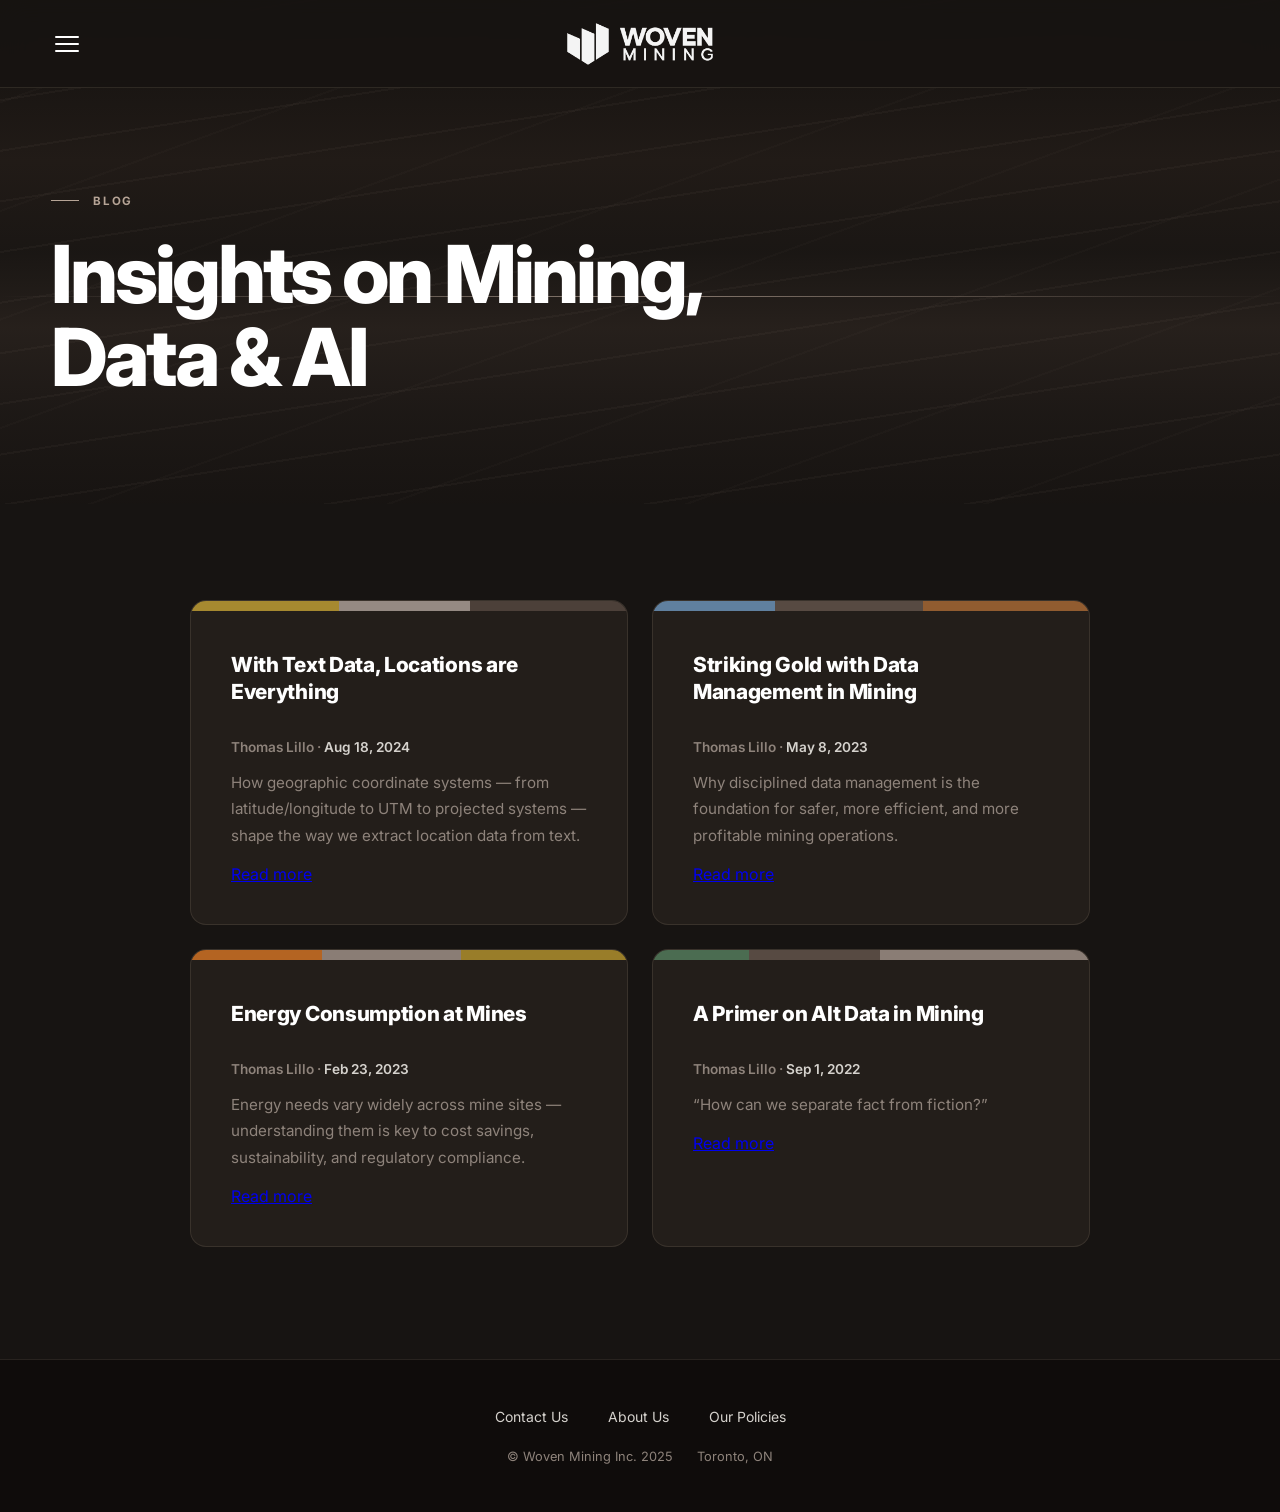
==== blog/index.html @ 20ad26e3 "add blog" ====
<!DOCTYPE html>
<html lang="en">
<head>
  <meta charset="UTF-8" />
  <meta name="viewport" content="width=device-width, initial-scale=1.0" />
  <meta name="description" content="Insights on mining, data, and AI from Woven Mining — coordinate systems, data management, energy consumption, and alternative data in the mining industry." />

  <!-- Open Graph -->
  <meta property="og:type"        content="website" />
  <meta property="og:title"       content="Blog — Woven Mining" />
  <meta property="og:description" content="Insights on mining, data, and AI from Woven Mining — coordinate systems, data management, energy consumption, and alternative data in the mining industry." />
  <meta property="og:url"         content="https://wovenmining.ca/blog" />
  <meta property="og:image"       content="https://wovenmining.ca/horizontal+White.webp" />

  <title>Blog — Woven Mining</title>

  <link rel="icon" href="data:image/svg+xml,<svg xmlns='http://www.w3.org/2000/svg' viewBox='0 0 32 32'><rect width='32' height='32' rx='6' fill='%23171210'/><text x='16' y='23' font-family='system-ui' font-size='19' font-weight='900' fill='%23a08c78' text-anchor='middle'>W</text></svg>" />
  <link rel="canonical" href="https://wovenmining.ca/blog" />

  <link rel="preconnect" href="https://fonts.googleapis.com" />
  <link rel="preconnect" href="https://fonts.gstatic.com" crossorigin />
  <link href="https://fonts.googleapis.com/css2?family=Inter:wght@400;500;600;700;800&display=swap" rel="stylesheet" />
  <link rel="stylesheet" href="../css/styles.css" />
  <style>
    /* ═══════════════════════════════════════════════════
       BLOG LISTING PAGE
    ═══════════════════════════════════════════════════ */

    /* ── Hero ─────────────────────────────────────────── */
    .page-hero {
      padding-top: var(--nav-height);
      min-height: 56vh;
      display: flex; align-items: center;
      position: relative; overflow: hidden;
    }

    /* Geological strata gradient */
    .strata-bg {
      position: absolute; inset: 0;
      background: linear-gradient(
        180deg,
        hsl(23,14%,7%)  0%,
        hsl(24,16%,9%) 18%,
        hsl(23,18%,11%) 32%,
        hsl(25,14%,9%)  50%,
        hsl(23,16%,13%) 65%,
        hsl(22,14%,10%) 82%,
        hsl(23,14%,8%) 100%
      );
    }

    /* Rock layer diagonal lines */
    .strata-lines {
      position: absolute; inset: 0;
      background-image:
        repeating-linear-gradient(
          -9deg,
          transparent 0, transparent 48px,
          hsla(26,13%,55%,0.055) 48px, hsla(26,13%,55%,0.055) 50px
        ),
        repeating-linear-gradient(
          -20deg,
          transparent 0, transparent 100px,
          hsla(26,13%,55%,0.03) 100px, hsla(26,13%,55%,0.03) 102px
        );
    }

    /* Seismic scan-line animation */
    .scan-line {
      position: absolute; left: 0; right: 0; height: 1px;
      background: linear-gradient(to right, transparent 0%, hsla(26,18%,65%,0.7) 50%, transparent 100%);
      animation: scanDown 7s ease-in-out infinite;
      z-index: 1;
    }
    @keyframes scanDown {
      0%   { top: 12%; opacity: 0; }
      8%   { opacity: 1; }
      92%  { opacity: 1; }
      100% { top: 88%; opacity: 0; }
    }

    .page-hero-inner {
      position: relative; z-index: 3;
      max-width: var(--max-w); margin: 0 auto; width: 100%;
      padding: 0 4vw;
    }

    .page-label {
      font-size: 0.72rem; font-weight: 700; letter-spacing: 0.15em;
      text-transform: uppercase; color: var(--accent-light);
      margin-bottom: 1.5rem;
      display: flex; align-items: center; gap: 14px;
    }
    .page-label::before {
      content: '';
      width: 28px; height: 1px; background: var(--accent-light);
    }

    .page-hero h1 {
      font-size: clamp(2.6rem, 6.5vw, 5rem);
      font-weight: 800; line-height: 1.04;
      letter-spacing: -0.04em;
      max-width: 680px;
    }

    /* ── Post list ─────────────────────────────────────── */
    .blog-list {
      padding: 6rem 4vw 7rem;
    }

    .post-grid {
      max-width: 900px; margin: 0 auto;
      display: grid; grid-template-columns: 1fr; gap: 24px;
    }

    .post-card {
      background: var(--bg2);
      border: 1px solid var(--border);
      border-radius: 16px; overflow: hidden;
      transition: transform 0.25s, box-shadow 0.25s;
    }
    .post-card:hover {
      transform: translateY(-5px);
      box-shadow: 0 24px 64px rgba(0,0,0,0.45);
    }

    /* Drill core sample bar at card top */
    .post-card .core-top { height: 10px; display: flex; }
    .post-card .core-seg-h { height: 100%; }

    .post-card .card-body {
      padding: 2.5rem;
      display: flex; flex-direction: column; gap: 0.9rem;
    }

    .post-card h3 {
      font-size: 1.3rem; font-weight: 800;
      letter-spacing: -0.015em; line-height: 1.3;
    }

    .post-card .card-text {
      font-size: 0.95rem; color: var(--muted); line-height: 1.75;
    }

    /* ── Responsive ───────────────────────────────────── */
    @media (min-width: 1024px) {
      .post-grid { grid-template-columns: 1fr 1fr; }
    }

    @media (prefers-reduced-motion: reduce) {
      .scan-line { animation: none; }
    }
  </style>
</head>
<body>

<!-- ─── Navigation ───────────────────────────────────────────── -->
<nav class="site-nav">
  <button class="hamburger" id="hamburger"
          aria-label="Toggle navigation menu"
          aria-controls="mobile-menu"
          aria-expanded="false">
    <span></span><span></span><span></span>
  </button>

  <a href="../index.html" class="nav-logo">
    <img src="../horizontal+White.webp" alt="Woven Mining" class="nav-logo-img" />
  </a>

  <div class="nav-spacer" aria-hidden="true"></div>
</nav>

<nav class="mobile-menu" id="mobile-menu" aria-label="Mobile navigation">
  <a href="../services.html">Our Services</a>
  <a href="#">Data Portal Login</a>
  <a href="../about.html">About</a>
  <a href="../index.html#contact">Contact</a>
  <a href="index.html" aria-current="page">Blog</a>
</nav>

<!-- ─── Main content ─────────────────────────────────────────── -->
<main>

  <!-- ─── Hero ────────────────────────────────────────────── -->
  <header class="page-hero js-reveal-immediate">
    <div class="strata-bg"   aria-hidden="true"></div>
    <div class="strata-lines" aria-hidden="true"></div>
    <div class="scan-line"   aria-hidden="true"></div>

    <div class="page-hero-inner">
      <p class="page-label fade-up">Blog</p>
      <h1 class="fade-up fade-up-delay-1">Insights on Mining, Data &amp; AI</h1>
    </div>
  </header>

  <!-- ─── Post list ───────────────────────────────────────── -->
  <section class="blog-list" aria-label="Blog posts">
    <div class="post-grid">

      <article class="post-card fade-up">
        <div class="core-top" aria-hidden="true">
          <div class="core-seg-h" style="width:34%;background:hsl(45,55%,42%);"></div>
          <div class="core-seg-h" style="width:30%;background:hsl(23,8%,55%);"></div>
          <div class="core-seg-h" style="width:36%;background:hsl(23,14%,26%);"></div>
        </div>
        <div class="card-body">
          <h3>With Text Data, Locations are Everything</h3>
          <p class="post-byline">Thomas Lillo &middot; <time datetime="2024-08-18">Aug 18, 2024</time></p>
          <p class="card-text">How geographic coordinate systems &mdash; from latitude/longitude to UTM to projected systems &mdash; shape the way we extract location data from text.</p>
          <a href="locations-are-everything.html" class="featured-card-link">Read more</a>
        </div>
      </article>

      <article class="post-card fade-up fade-up-delay-1">
        <div class="core-top" aria-hidden="true">
          <div class="core-seg-h" style="width:28%;background:hsl(210,25%,50%);"></div>
          <div class="core-seg-h" style="width:34%;background:hsl(23,14%,30%);"></div>
          <div class="core-seg-h" style="width:38%;background:hsl(27,50%,38%);"></div>
        </div>
        <div class="card-body">
          <h3>Striking Gold with Data Management in Mining</h3>
          <p class="post-byline">Thomas Lillo &middot; <time datetime="2023-05-08">May 8, 2023</time></p>
          <p class="card-text">Why disciplined data management is the foundation for safer, more efficient, and more profitable mining operations.</p>
          <a href="striking-gold-with-data-management-in-mining.html" class="featured-card-link">Read more</a>
        </div>
      </article>

      <article class="post-card fade-up fade-up-delay-2">
        <div class="core-top" aria-hidden="true">
          <div class="core-seg-h" style="width:30%;background:hsl(27,68%,42%);"></div>
          <div class="core-seg-h" style="width:32%;background:hsl(23,8%,50%);"></div>
          <div class="core-seg-h" style="width:38%;background:hsl(45,58%,38%);"></div>
        </div>
        <div class="card-body">
          <h3>Energy Consumption at Mines</h3>
          <p class="post-byline">Thomas Lillo &middot; <time datetime="2023-02-23">Feb 23, 2023</time></p>
          <p class="card-text">Energy needs vary widely across mine sites &mdash; understanding them is key to cost savings, sustainability, and regulatory compliance.</p>
          <a href="energy-consumption-at-mines.html" class="featured-card-link">Read more</a>
        </div>
      </article>

      <article class="post-card fade-up fade-up-delay-3">
        <div class="core-top" aria-hidden="true">
          <div class="core-seg-h" style="width:22%;background:hsl(130,18%,36%);"></div>
          <div class="core-seg-h" style="width:30%;background:hsl(23,14%,30%);"></div>
          <div class="core-seg-h" style="width:48%;background:hsl(23,8%,50%);"></div>
        </div>
        <div class="card-body">
          <h3>A Primer on Alt Data in Mining</h3>
          <p class="post-byline">Thomas Lillo &middot; <time datetime="2022-09-01">Sep 1, 2022</time></p>
          <p class="card-text">&ldquo;How can we separate fact from fiction?&rdquo;</p>
          <a href="alt-data-in-mining.html" class="featured-card-link">Read more</a>
        </div>
      </article>

    </div>
  </section>

</main>

<!-- ─── Footer ───────────────────────────────────────────────── -->
<footer>
  <div class="footer-inner">
    <nav class="footer-links" aria-label="Footer navigation">
      <a href="../index.html#contact">Contact Us</a>
      <a href="../about.html">About Us</a>
      <a href="#">Our Policies</a>
    </nav>
    <div class="footer-bottom">
      <p>© Woven Mining Inc. 2025</p>
      <p>Toronto, ON</p>
    </div>
  </div>
</footer>

<script src="../js/main.js"></script>
</body>
</html>
---- css/styles.css ----
/* =============================================================
   Woven Mining — Shared Stylesheet
   ============================================================= */

/* 1. Reset
   ───────────────────────────────────────────────────────────── */
*, *::before, *::after { box-sizing: border-box; margin: 0; padding: 0; }

/* 2. Design Tokens
   ───────────────────────────────────────────────────────────── */
:root {
  /* Source HSL tokens from wovenmining.ca */
  --white-hsl:       0, 0%, 100%;
  --black-hsl:       0, 0%, 0%;
  --accent-hsl:      26, 13.16%, 55.29%;
  --lightAccent-hsl: 37.5, 8.7%, 81.96%;
  --darkAccent-hsl:  23.08, 13.98%, 18.24%;

  /* Derived palette */
  --bg:           hsl(23, 14%, 8%);          /* deepest background  */
  --bg2:          hsl(23, 14%, 12%);         /* surface             */
  --bg3:          hsl(23, 13.98%, 18.24%);   /* elevated = darkAccent */
  --accent:       hsl(26, 13.16%, 55.29%);   /* warm greige/tan     */
  --accent-light: hsl(26, 18%, 65%);         /* lighter accent      */
  --white:        hsl(0, 0%, 100%);
  --off-white:    hsl(37.5, 8.7%, 81.96%);   /* = lightAccent       */
  --muted:        hsl(26, 8%, 52%);
  --border:       hsla(26, 13%, 55%, 0.18);

  /* Layout */
  --nav-height: 88px;
  --max-w:      1280px;
  --font:       'Inter', system-ui, sans-serif;
}

/* 3. Base
   ───────────────────────────────────────────────────────────── */
html { scroll-behavior: smooth; }

body {
  font-family: var(--font);
  background: var(--bg);
  color: var(--white);
  overflow-x: hidden;
}

/* 4. Navigation
   ───────────────────────────────────────────────────────────── */
nav.site-nav {
  position: fixed; top: 0; left: 0; right: 0; z-index: 100;
  display: grid; grid-template-columns: 1fr auto 1fr;
  align-items: center;
  padding: 0 4vw;
  height: var(--nav-height);
  background: hsla(23, 14%, 8%, 0.88);
  backdrop-filter: blur(14px);
  border-bottom: 1px solid var(--border);
}

.nav-logo {
  text-decoration: none;
  display: flex; align-items: center;
  justify-content: center; /* center column */
}

.nav-logo-img {
  height: 74px;
  width: auto;
  display: block;
}

/* Hidden — all links live in the hamburger menu */
.nav-links { display: none; }

/* Hamburger button — always visible, placed in left column */
.hamburger {
  display: flex; flex-direction: column; gap: 5px;
  cursor: pointer; padding: 4px;
  background: none; border: none;
  justify-self: start;
}
.hamburger span {
  width: 24px; height: 2px; background: var(--white);
  transition: all .3s; border-radius: 2px;
  pointer-events: none;
}
.hamburger.open span:nth-child(1) { transform: translateY(7px) rotate(45deg); }
.hamburger.open span:nth-child(2) { opacity: 0; }
.hamburger.open span:nth-child(3) { transform: translateY(-7px) rotate(-45deg); }

/* Right-side spacer keeps logo visually centred */
.nav-spacer { justify-self: end; width: 32px; }

/* Hamburger menu (shared by all screen sizes) */
.mobile-menu {
  display: none;
  position: fixed; top: var(--nav-height); left: 0; right: 0;
  background: var(--bg); z-index: 99;
  padding: 1.5rem 4vw 2rem;
  border-bottom: 1px solid var(--border);
  flex-direction: column;
}
.mobile-menu.open { display: flex; }
.mobile-menu a {
  display: block; color: var(--off-white); text-decoration: none;
  font-size: 1rem; font-weight: 500; padding: 14px 0;
  border-bottom: 1px solid var(--border);
}
.mobile-menu a:last-child { border-bottom: none; }
.mobile-menu a[aria-current="page"] { color: var(--white); }

/* 5. Buttons
   ───────────────────────────────────────────────────────────── */
.btn {
  display: inline-flex; align-items: center; gap: 8px;
  padding: 14px 28px; border-radius: 100px;
  font-size: 0.95rem; font-weight: 600;
  text-decoration: none; transition: all .22s; cursor: pointer;
  border: none; font-family: var(--font);
}

.btn-primary { background: var(--accent); color: var(--white); }
.btn-primary:hover { background: var(--accent-light); transform: translateY(-1px); }

.btn-outline {
  background: transparent; color: var(--white);
  border: 1.5px solid rgba(255, 255, 255, 0.3);
}
.btn-outline:hover { border-color: var(--white); background: rgba(255, 255, 255, 0.05); }

/* 6. Layout & Typography Utilities
   ───────────────────────────────────────────────────────────── */
.container { max-width: var(--max-w); margin: 0 auto; }

.section-label {
  font-size: 0.72rem; font-weight: 700; letter-spacing: 0.15em;
  text-transform: uppercase; color: var(--accent-light);
  margin-bottom: 1rem;
}

.section-title {
  font-size: clamp(1.8rem, 4vw, 2.8rem);
  font-weight: 800; line-height: 1.15;
  letter-spacing: -0.025em;
  margin-bottom: 1.2rem;
}

.section-sub {
  font-size: 1.05rem; color: var(--muted); line-height: 1.7;
  max-width: 560px;
}

.visually-hidden {
  position: absolute; width: 1px; height: 1px;
  padding: 0; margin: -1px; overflow: hidden;
  clip: rect(0,0,0,0); white-space: nowrap; border: 0;
}

/* 7. Footer
   ───────────────────────────────────────────────────────────── */
footer {
  background: hsl(23, 14%, 5%); border-top: 1px solid var(--border);
  padding: 3rem 4vw;
  text-align: center;
}

.footer-inner { max-width: var(--max-w); margin: 0 auto; }

.footer-links {
  display: flex; justify-content: center; gap: 2.5rem;
  flex-wrap: wrap; margin-bottom: 1.5rem;
}

.footer-links a {
  font-size: 0.875rem; color: var(--off-white);
  text-decoration: none; transition: color .2s;
}
.footer-links a:hover { color: var(--white); }

.footer-bottom {
  display: flex; justify-content: center; gap: 1.5rem;
  flex-wrap: wrap;
}
.footer-bottom p { font-size: 0.8rem; color: var(--muted); }

/* 8. Scroll-reveal Animations
   ───────────────────────────────────────────────────────────── */
.fade-up {
  opacity: 0; transform: translateY(28px);
  transition: opacity 0.55s ease, transform 0.55s ease;
}
.fade-up.visible { opacity: 1; transform: translateY(0); }

.fade-up-delay-1 { transition-delay: 0.1s; }
.fade-up-delay-2 { transition-delay: 0.2s; }
.fade-up-delay-3 { transition-delay: 0.3s; }

/* 9. Responsive
   ───────────────────────────────────────────────────────────── */
/* nav-links always hidden; hamburger always shown — no override needed */

@media (max-width: 480px) {
  .footer-links { flex-direction: column; gap: 1rem; }
}

/* 10. Reduced Motion
   ───────────────────────────────────────────────────────────── */
@media (prefers-reduced-motion: reduce) {
  .fade-up {
    opacity: 1;
    transform: none;
    transition: none;
  }
  .dropdown-menu { transition: none; }
}

/* 11. Blog — Shared Article Typography
   ───────────────────────────────────────────────────────────── */
.post-byline {
  font-size: 0.85rem; font-weight: 600; color: var(--muted);
  margin-top: 1.25rem;
}
.post-byline time { color: var(--off-white); }

.post-body {
  max-width: 680px; margin: 0 auto;
  padding: 5rem 4vw 1rem;
}
.post-body p {
  font-size: 1.05rem; line-height: 1.8; color: var(--off-white);
  margin-bottom: 1.5rem;
}
.post-body h2 {
  font-size: 1.5rem; font-weight: 800; letter-spacing: -0.02em;
  color: var(--white); margin: 2.5rem 0 1.25rem;
}
.post-body h3 {
  font-size: 1.15rem; font-weight: 700; letter-spacing: -0.01em;
  color: var(--white); margin: 2rem 0 1rem;
}
.post-body ul, .post-body ol {
  margin: 0 0 1.5rem; padding-left: 1.4rem;
}
.post-body li {
  font-size: 1.05rem; line-height: 1.8; color: var(--off-white);
  margin-bottom: 0.75rem; padding-left: 0.4rem;
}
.post-body li::marker { color: var(--accent-light); font-weight: 700; }
.post-body blockquote {
  font-size: 1.1rem; font-weight: 600; font-style: italic;
  color: var(--white); border-left: 2px solid var(--accent);
  padding-left: 1.5rem; margin: 2rem 0;
}
.post-body strong { color: var(--white); font-weight: 700; }

.post-nav-back {
  display: block; text-align: center;
  font-size: 0.9rem; font-weight: 600; color: var(--accent-light);
  text-decoration: none; padding: 0 4vw 4rem;
}
.post-nav-back:hover { color: var(--white); }
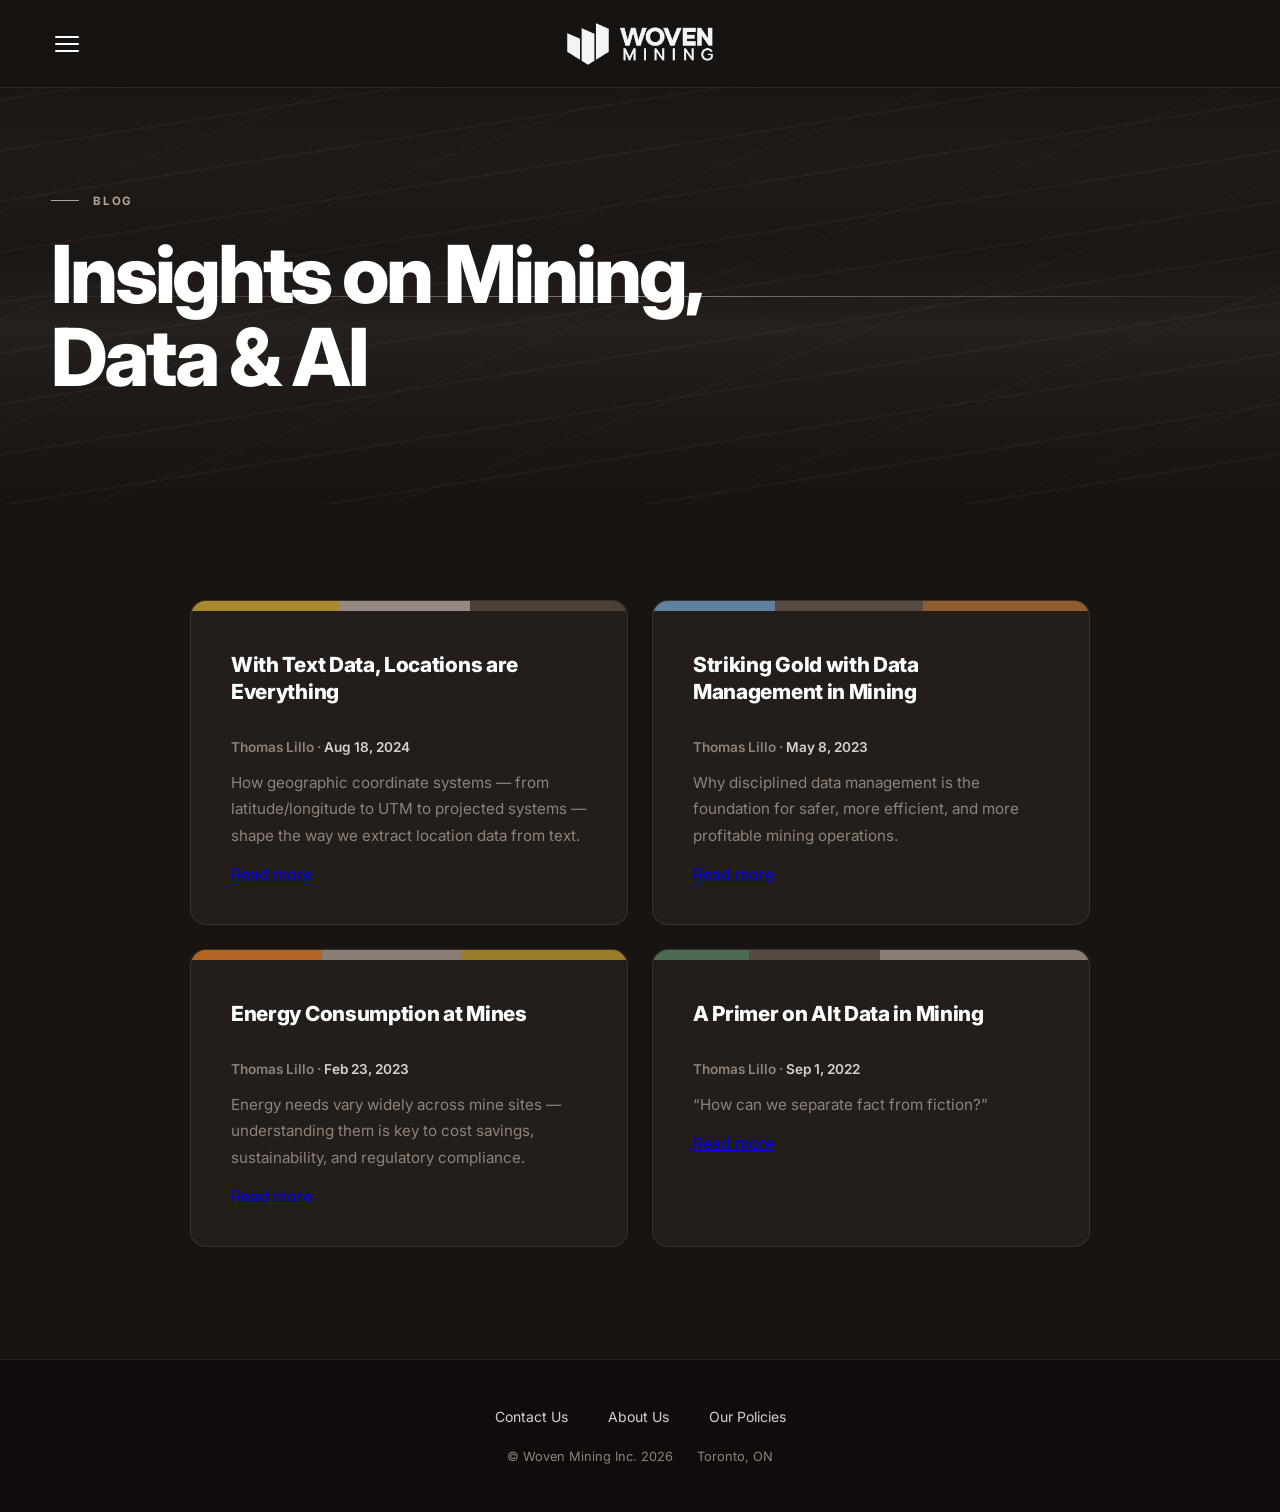
==== commit 8af1058b: "add portal and design fixes" ====
--- a/blog/index.html
+++ b/blog/index.html
@@ -172,7 +172,7 @@
 
 <nav class="mobile-menu" id="mobile-menu" aria-label="Mobile navigation">
   <a href="../services.html">Our Services</a>
-  <a href="#">Data Portal Login</a>
+  <a href="../portal/login/index.html">Data Portal Login</a>
   <a href="../about.html">About</a>
   <a href="../index.html#contact">Contact</a>
   <a href="index.html" aria-current="page">Blog</a>
@@ -267,7 +267,7 @@
       <a href="#">Our Policies</a>
     </nav>
     <div class="footer-bottom">
-      <p>© Woven Mining Inc. 2025</p>
+      <p>© Woven Mining Inc. 2026</p>
       <p>Toronto, ON</p>
     </div>
   </div>
